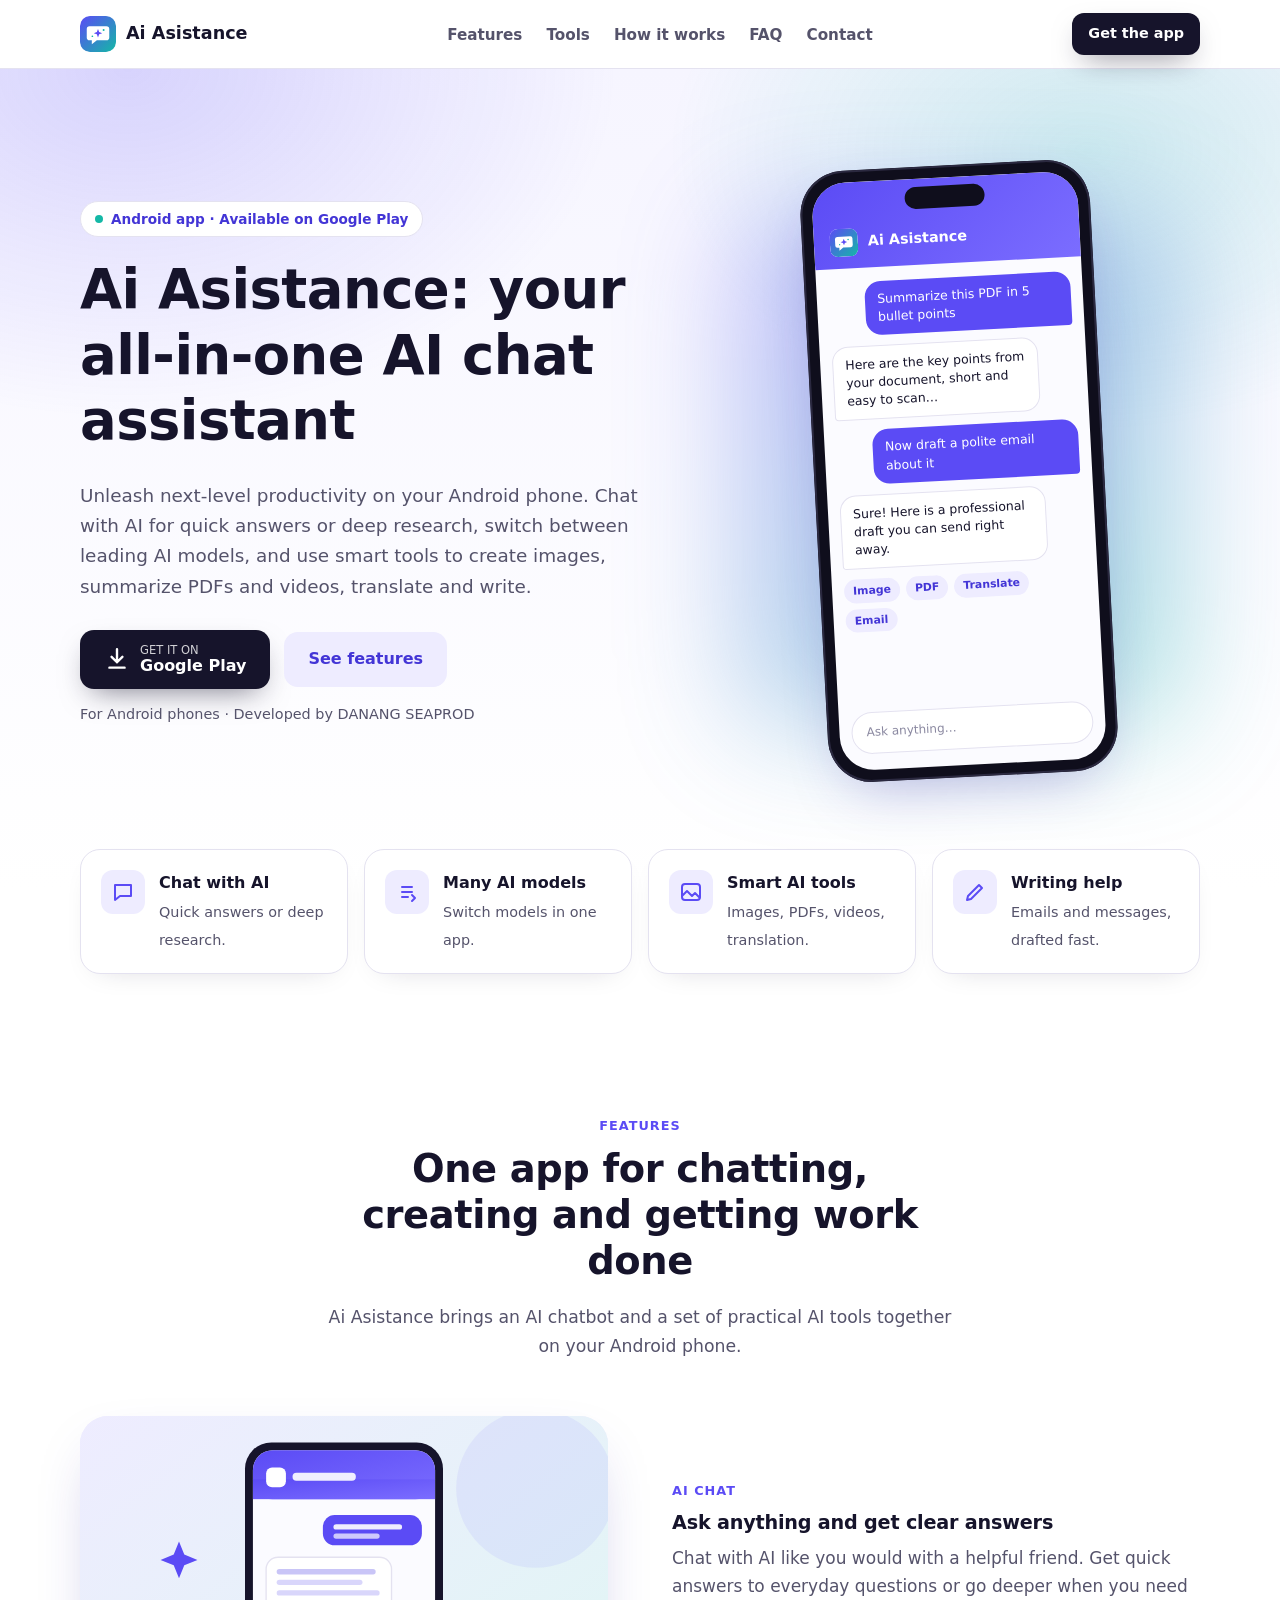
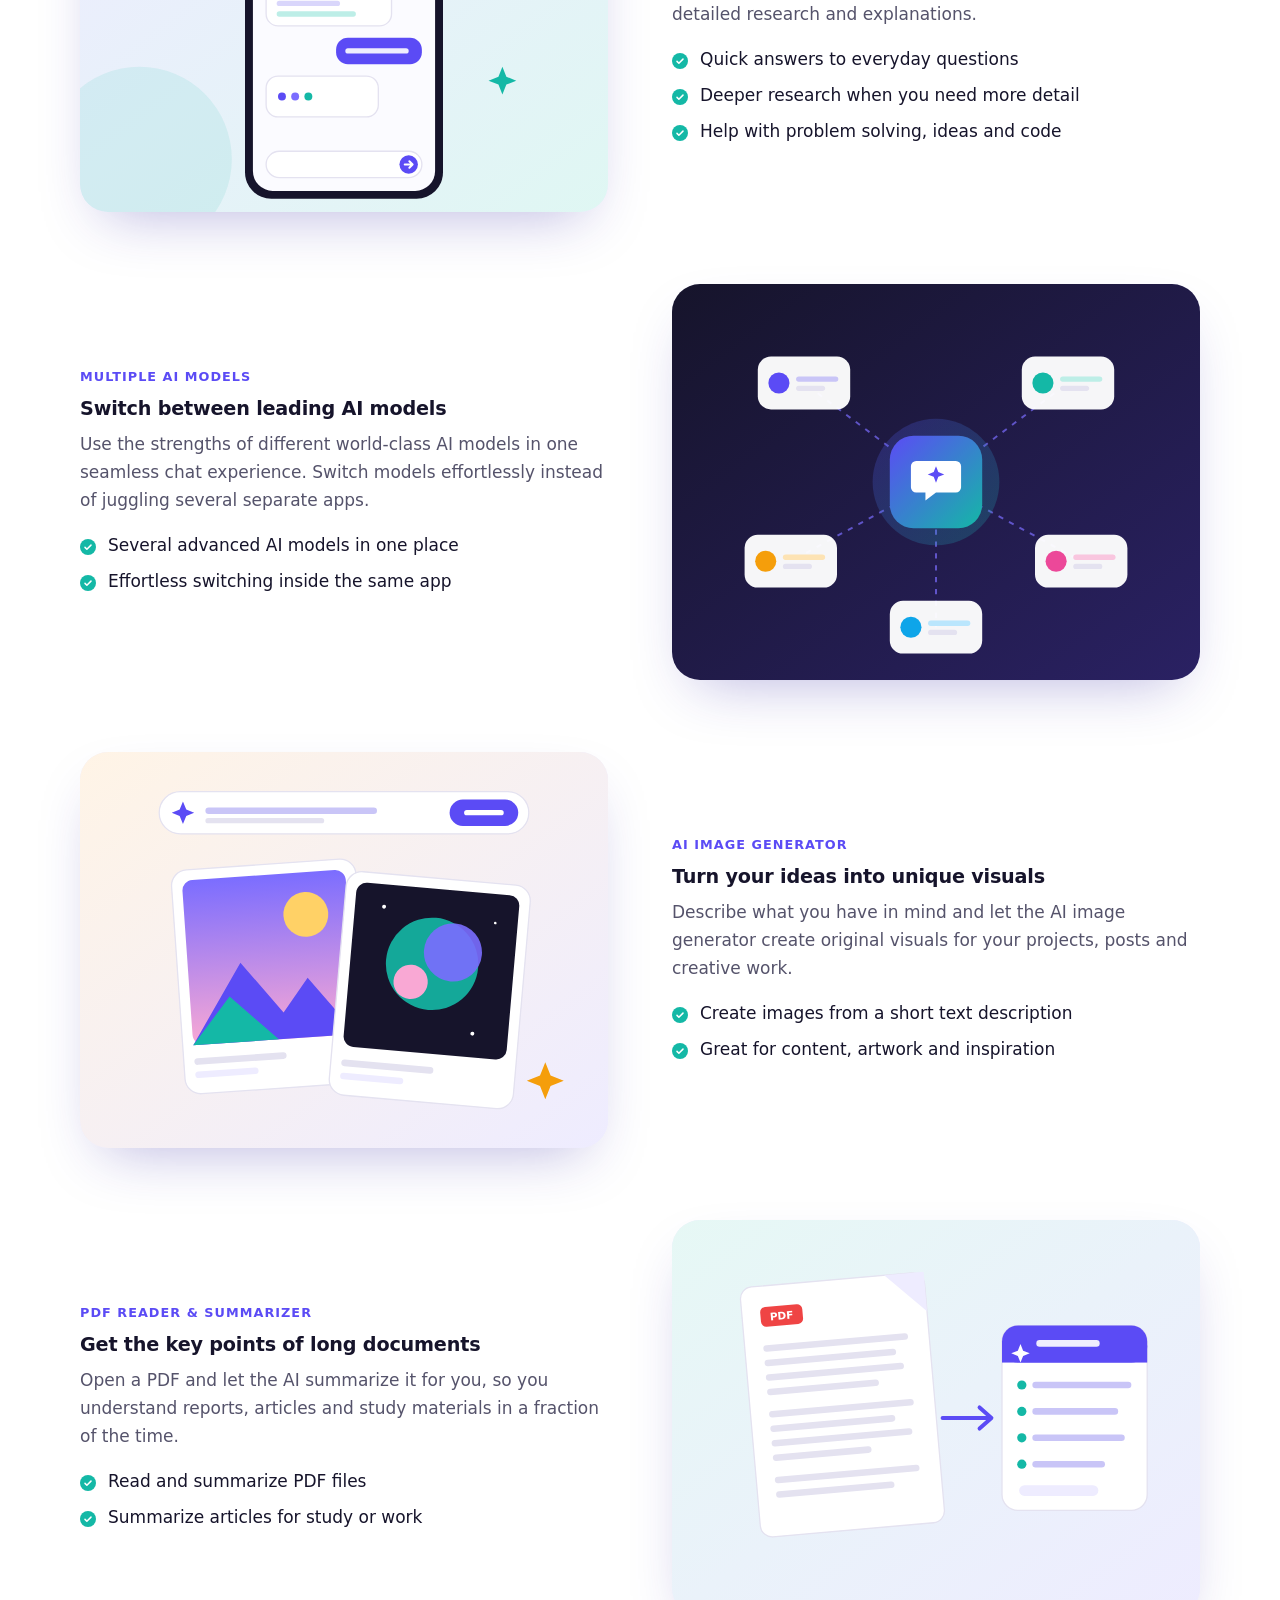
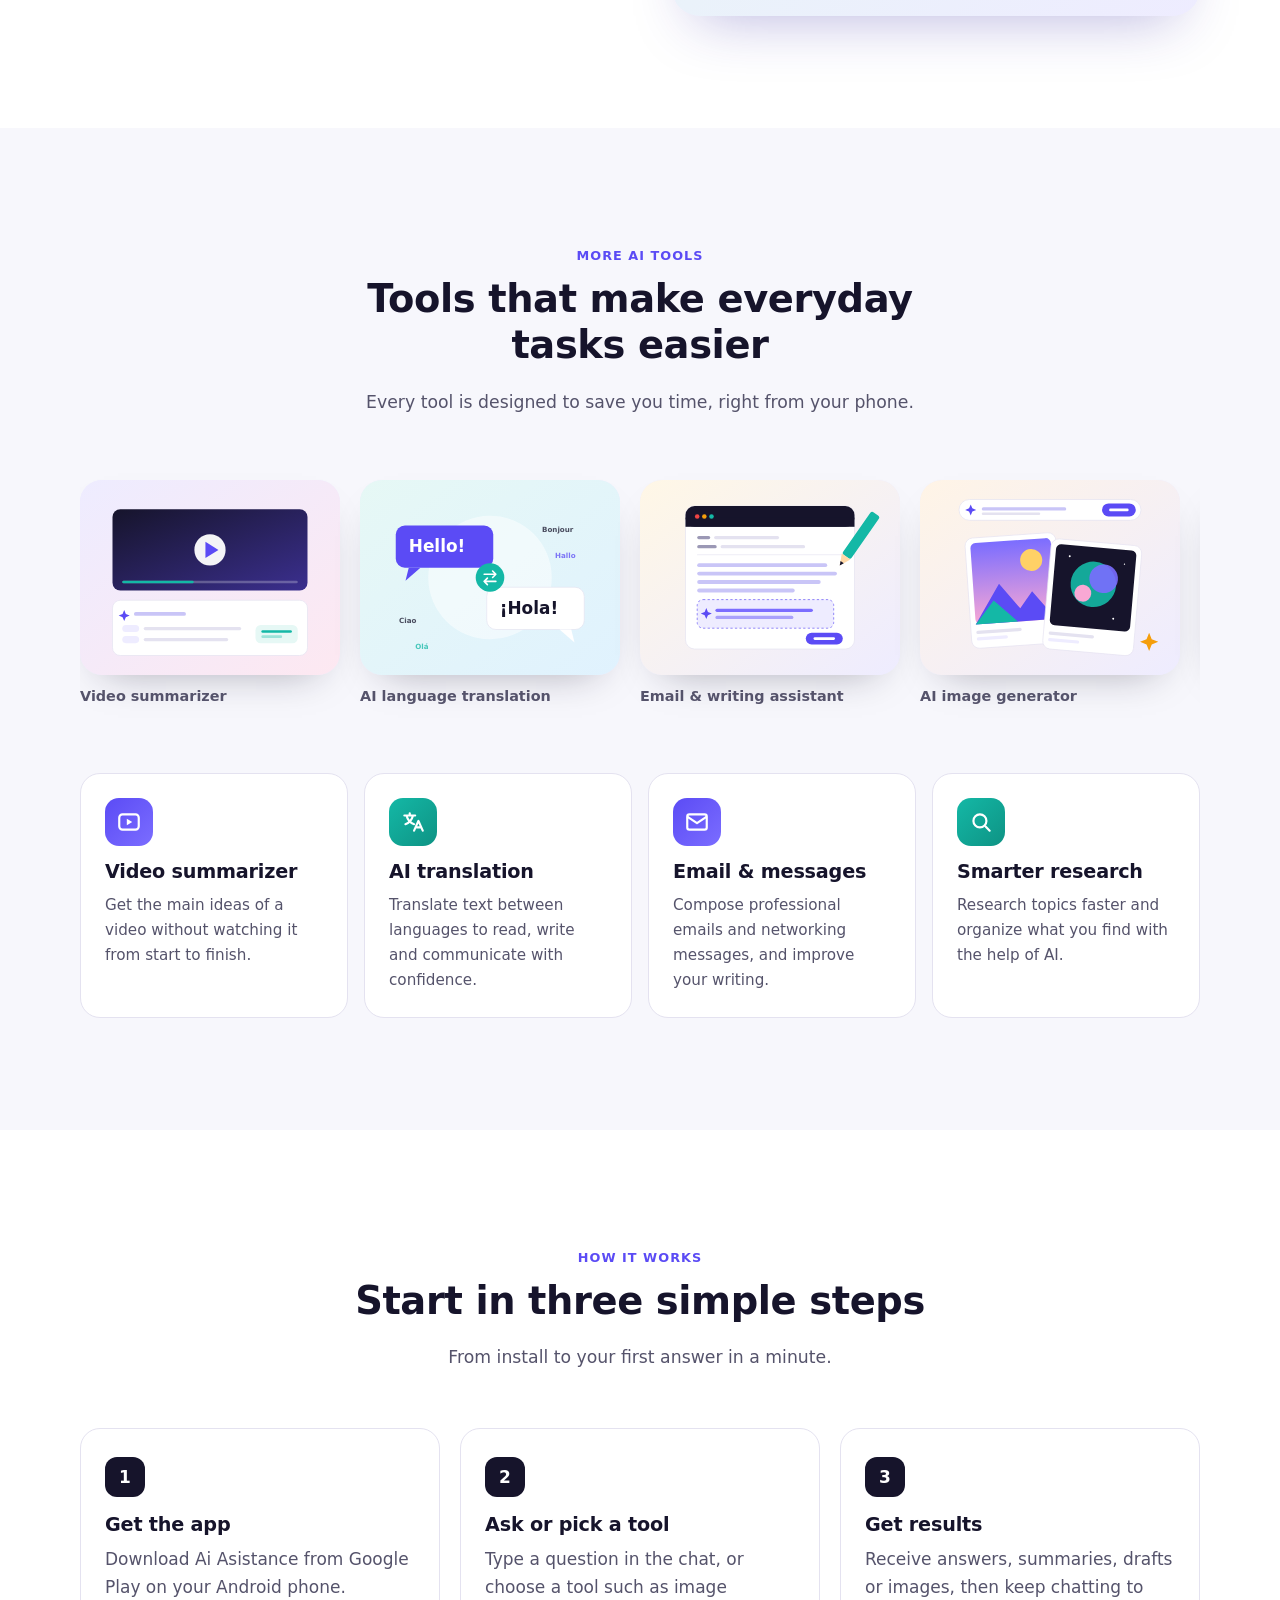
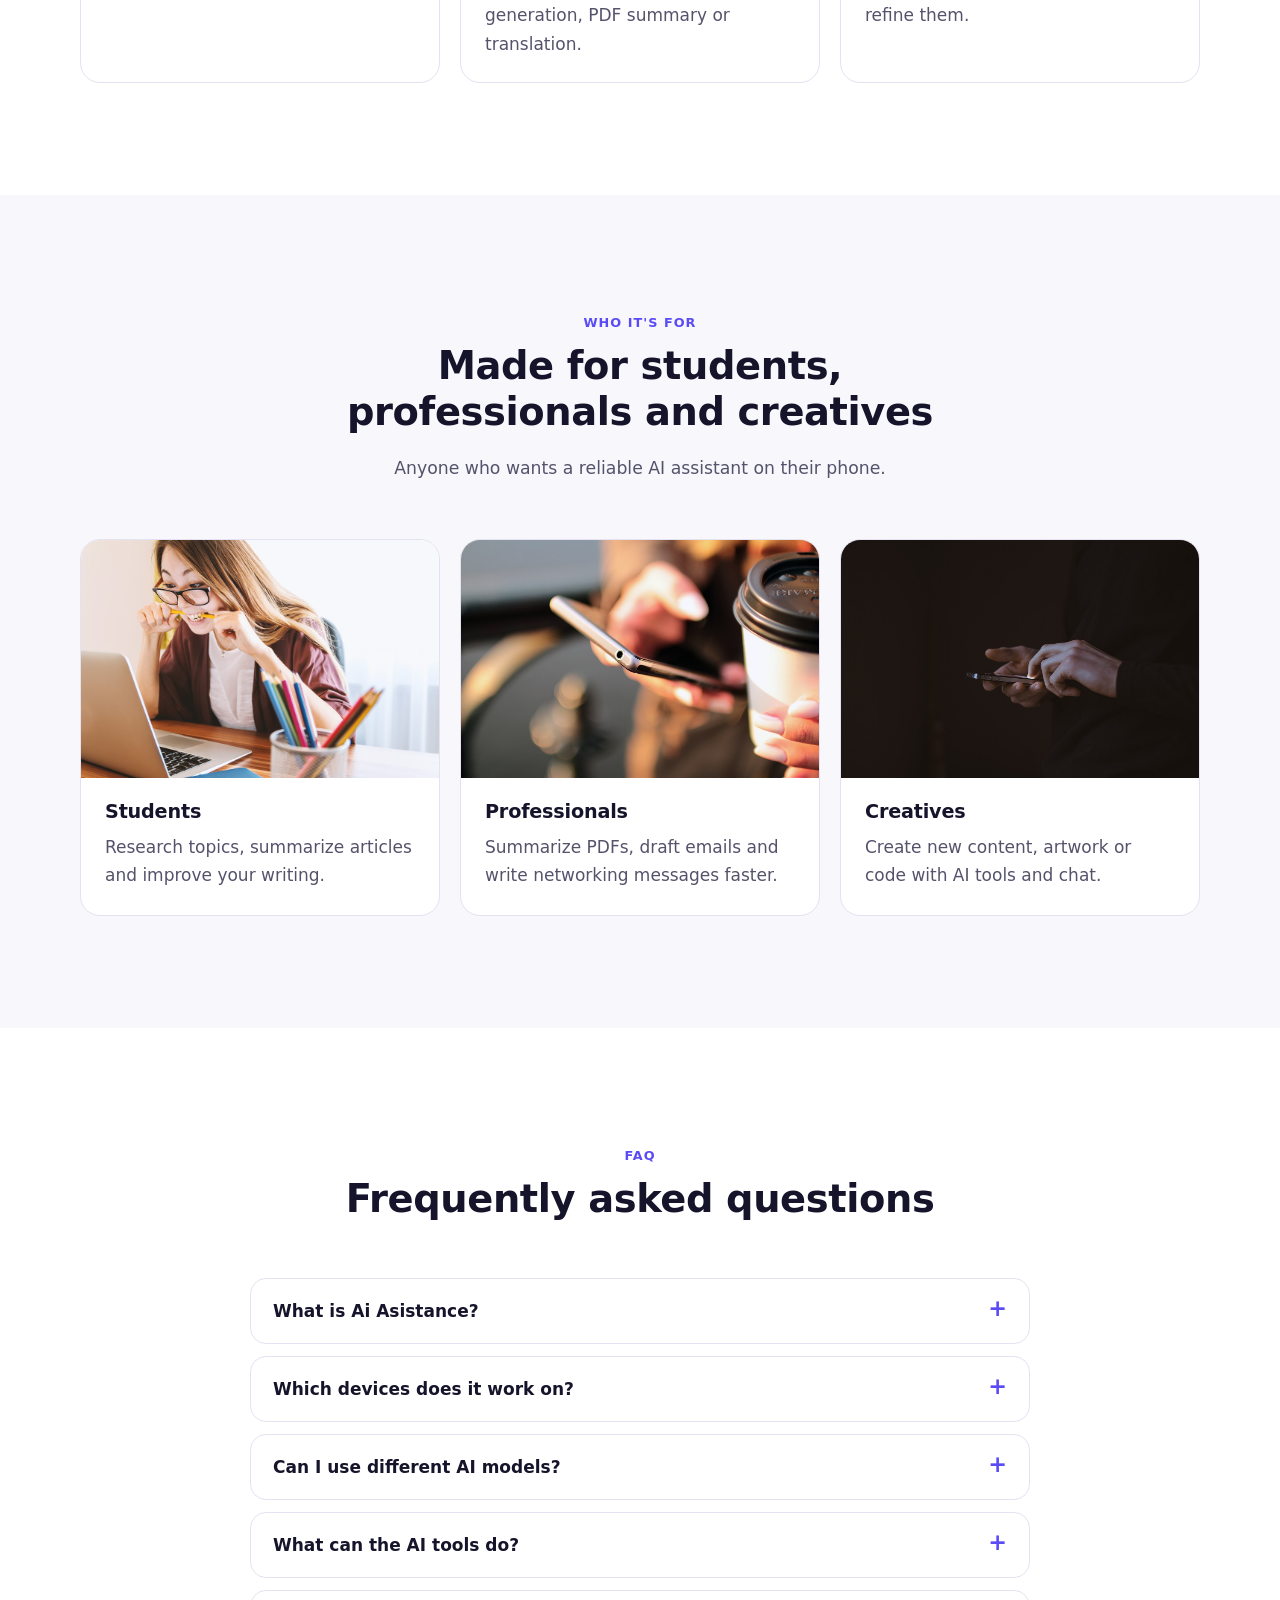
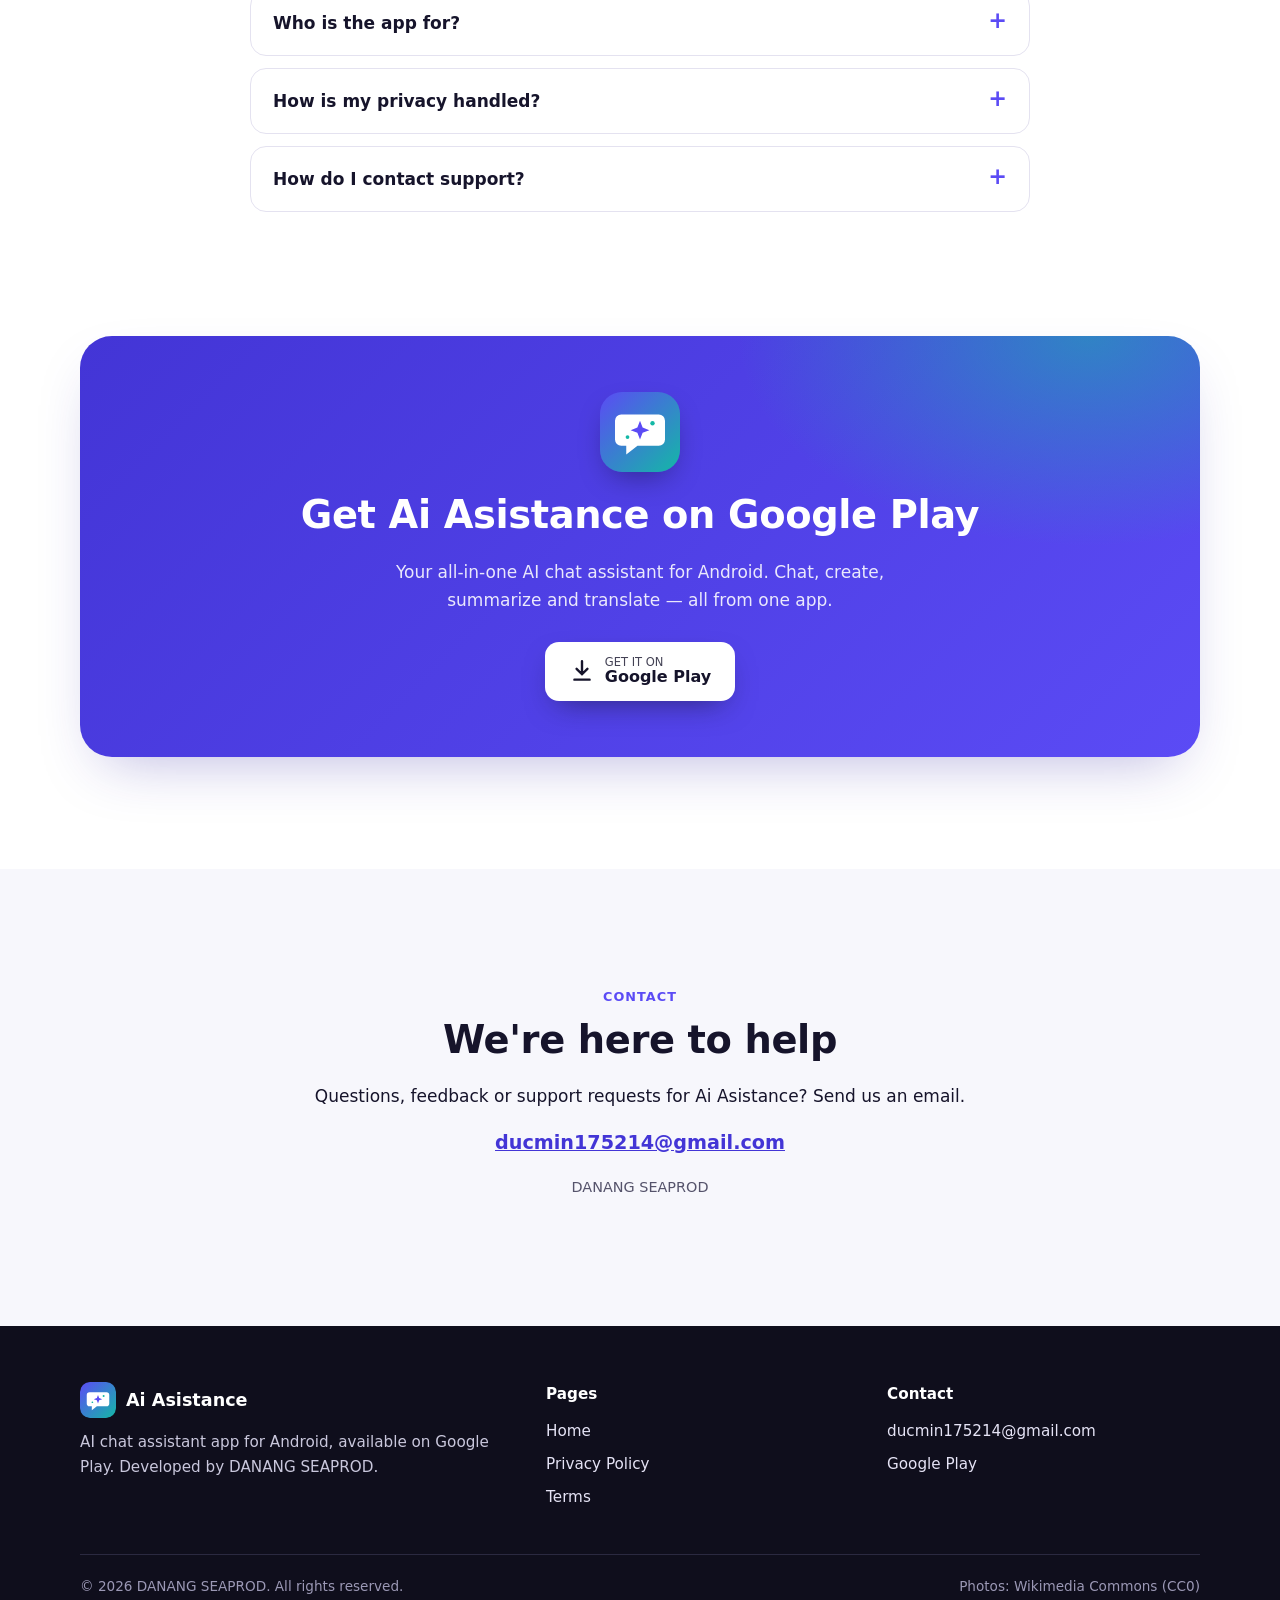
==== index.html @ b242c6a3 "CODE12OPS-1402: Web 973: trang giới thiệu, chính sách, điều khoản, app-ads.txt CODE12 run 3403cdd0-7" ====
<!DOCTYPE html>
<html lang="en">
<head>
  <meta charset="utf-8">
  <meta name="viewport" content="width=device-width, initial-scale=1">
  <title>Ai Asistance — Your All-In-One AI Chat Assistant | App on Google Play</title>
  <meta name="description" content="Ai Asistance is an Android AI chat assistant on Google Play: chat with AI, switch between AI models, generate images, summarize PDFs and videos, translate and write emails — all in one app.">
  <meta name="google-play-app" content="app-id=com.assistance.ai.live.addvancer">
  <meta name="theme-color" content="#5b4bf5">
  <meta property="og:type" content="website">
  <meta property="og:title" content="Ai Asistance — AI Chat Assistant for Android on Google Play">
  <meta property="og:description" content="Chat with AI, switch between AI models, create images, summarize PDFs and videos, translate and write — in one Android app.">
  <meta property="og:image" content="assets/img/coffee-phone.jpg">
  <meta name="twitter:card" content="summary_large_image">
  <link rel="icon" href="assets/icon.svg" type="image/svg+xml">
  <link rel="apple-touch-icon" href="assets/icon.svg">
  <link rel="stylesheet" href="assets/style.css">
  <script type="application/ld+json">
  {
    "@context": "https://schema.org",
    "@type": "SoftwareApplication",
    "name": "Ai Asistance",
    "operatingSystem": "ANDROID",
    "applicationCategory": "ProductivityApplication",
    "description": "All-in-one AI chat assistant for Android: chat with AI, switch between AI models, generate images, summarize PDFs and videos, translate and write.",
    "downloadUrl": "https://play.google.com/store/apps/details?id=com.assistance.ai.live.addvancer",
    "author": { "@type": "Organization", "name": "DANANG SEAPROD", "email": "ducmin175214@gmail.com" }
  }
  </script>
</head>
<body>
<a class="skip" href="#main">Skip to content</a>

<header class="site-header">
  <nav class="container nav" aria-label="Main">
    <a class="brand" href="index.html"><img src="assets/icon.svg" alt="" width="36" height="36">Ai Asistance</a>
    <ul class="nav-links">
      <li><a href="#features">Features</a></li>
      <li><a href="#tools">Tools</a></li>
      <li><a href="#how">How it works</a></li>
      <li><a href="#faq">FAQ</a></li>
      <li><a href="#contact">Contact</a></li>
    </ul>
    <a class="btn btn-play btn-sm" href="https://play.google.com/store/apps/details?id=com.assistance.ai.live.addvancer" rel="noopener">Get the app</a>
  </nav>
</header>

<main id="main">
  <!-- Hero -->
  <section class="hero">
    <div class="container hero-grid">
      <div>
        <span class="eyebrow">Android app · Available on Google Play</span>
        <h1>Ai Asistance: your all-in-one AI chat assistant</h1>
        <p class="lead">Unleash next-level productivity on your Android phone. Chat with AI for quick answers or deep research, switch between leading AI models, and use smart tools to create images, summarize PDFs and videos, translate and write.</p>
        <div class="hero-actions">
          <a class="btn btn-play" href="https://play.google.com/store/apps/details?id=com.assistance.ai.live.addvancer" rel="noopener">
            <svg viewBox="0 0 24 24" aria-hidden="true"><path d="M12 3v12m0 0l-5-5m5 5l5-5M5 20h14" fill="none" stroke="currentColor" stroke-width="2.2" stroke-linecap="round" stroke-linejoin="round"/></svg>
            <span><small>GET IT ON</small>Google Play</span>
          </a>
          <a class="btn btn-ghost" href="#features">See features</a>
        </div>
        <p class="hero-note">For Android phones · Developed by DANANG SEAPROD</p>
      </div>
      <div class="phone-stage">
        <div class="phone" role="img" aria-label="Illustration of the Ai Asistance chat screen on an Android phone">
          <div class="phone-screen">
            <div class="chat-top"><img src="assets/icon.svg" alt="" width="28" height="28">Ai Asistance</div>
            <div class="chat-body">
              <div class="bubble user">Summarize this PDF in 5 bullet points</div>
              <div class="bubble ai">Here are the key points from your document, short and easy to scan…</div>
              <div class="bubble user">Now draft a polite email about it</div>
              <div class="bubble ai">Sure! Here is a professional draft you can send right away.</div>
              <div class="chips"><span>Image</span><span>PDF</span><span>Translate</span><span>Email</span></div>
            </div>
            <div class="chat-input">Ask anything…</div>
          </div>
        </div>
      </div>
    </div>
  </section>

  <!-- Highlights -->
  <section class="highlights" aria-label="Highlights">
    <div class="container hl-grid">
      <div class="hl">
        <div class="ico"><svg viewBox="0 0 24 24" aria-hidden="true"><path d="M4 5h16v11H9l-5 4z" fill="none" stroke="currentColor" stroke-width="2" stroke-linejoin="round"/></svg></div>
        <div><strong>Chat with AI</strong><span>Quick answers or deep research.</span></div>
      </div>
      <div class="hl">
        <div class="ico"><svg viewBox="0 0 24 24" aria-hidden="true"><path d="M7 7h10M7 12h10M7 17h6" stroke="currentColor" stroke-width="2" stroke-linecap="round"/><path d="M17 15l3 3-3 3" fill="none" stroke="currentColor" stroke-width="2" stroke-linecap="round" stroke-linejoin="round"/></svg></div>
        <div><strong>Many AI models</strong><span>Switch models in one app.</span></div>
      </div>
      <div class="hl">
        <div class="ico"><svg viewBox="0 0 24 24" aria-hidden="true"><rect x="3" y="4" width="18" height="16" rx="3" fill="none" stroke="currentColor" stroke-width="2"/><path d="M3 16l5-5 5 5 3-3 5 5" fill="none" stroke="currentColor" stroke-width="2" stroke-linejoin="round"/></svg></div>
        <div><strong>Smart AI tools</strong><span>Images, PDFs, videos, translation.</span></div>
      </div>
      <div class="hl">
        <div class="ico"><svg viewBox="0 0 24 24" aria-hidden="true"><path d="M4 20l4-1 11-11-3-3L5 16z" fill="none" stroke="currentColor" stroke-width="2" stroke-linejoin="round"/></svg></div>
        <div><strong>Writing help</strong><span>Emails and messages, drafted fast.</span></div>
      </div>
    </div>
  </section>

  <!-- Features -->
  <section class="section" id="features">
    <div class="container">
      <div class="section-head">
        <span class="kicker">Features</span>
        <h2>One app for chatting, creating and getting work done</h2>
        <p>Ai Asistance brings an AI chatbot and a set of practical AI tools together on your Android phone.</p>
      </div>

      <article class="feature">
        <div class="feature-media"><img src="assets/img/ill-chat.svg" alt="Illustration of an AI chat conversation on a phone" width="800" height="600" loading="lazy"></div>
        <div class="feature-text">
          <span class="kicker">AI chat</span>
          <h3>Ask anything and get clear answers</h3>
          <p>Chat with AI like you would with a helpful friend. Get quick answers to everyday questions or go deeper when you need detailed research and explanations.</p>
          <ul>
            <li>Quick answers to everyday questions</li>
            <li>Deeper research when you need more detail</li>
            <li>Help with problem solving, ideas and code</li>
          </ul>
        </div>
      </article>

      <article class="feature reverse">
        <div class="feature-media"><img src="assets/img/ill-models.svg" alt="Illustration of several AI models connected to one assistant" width="800" height="600" loading="lazy"></div>
        <div class="feature-text">
          <span class="kicker">Multiple AI models</span>
          <h3>Switch between leading AI models</h3>
          <p>Use the strengths of different world-class AI models in one seamless chat experience. Switch models effortlessly instead of juggling several separate apps.</p>
          <ul>
            <li>Several advanced AI models in one place</li>
            <li>Effortless switching inside the same app</li>
          </ul>
        </div>
      </article>

      <article class="feature">
        <div class="feature-media"><img src="assets/img/ill-image.svg" alt="Illustration of AI-generated images created from a text prompt" width="800" height="600" loading="lazy"></div>
        <div class="feature-text">
          <span class="kicker">AI image generator</span>
          <h3>Turn your ideas into unique visuals</h3>
          <p>Describe what you have in mind and let the AI image generator create original visuals for your projects, posts and creative work.</p>
          <ul>
            <li>Create images from a short text description</li>
            <li>Great for content, artwork and inspiration</li>
          </ul>
        </div>
      </article>

      <article class="feature reverse">
        <div class="feature-media"><img src="assets/img/ill-pdf.svg" alt="Illustration of a PDF document turned into a short summary" width="800" height="600" loading="lazy"></div>
        <div class="feature-text">
          <span class="kicker">PDF reader &amp; summarizer</span>
          <h3>Get the key points of long documents</h3>
          <p>Open a PDF and let the AI summarize it for you, so you understand reports, articles and study materials in a fraction of the time.</p>
          <ul>
            <li>Read and summarize PDF files</li>
            <li>Summarize articles for study or work</li>
          </ul>
        </div>
      </article>
    </div>
  </section>

  <!-- More tools -->
  <section class="section alt" id="tools">
    <div class="container">
      <div class="section-head">
        <span class="kicker">More AI tools</span>
        <h2>Tools that make everyday tasks easier</h2>
        <p>Every tool is designed to save you time, right from your phone.</p>
      </div>
      <div class="gallery" aria-label="AI tools">
        <figure>
          <img src="assets/img/ill-video.svg" alt="Illustration of a video with an AI-generated summary below it" width="800" height="600" loading="lazy">
          <figcaption>Video summarizer</figcaption>
        </figure>
        <figure>
          <img src="assets/img/ill-translate.svg" alt="Illustration of a greeting translated between languages" width="800" height="600" loading="lazy">
          <figcaption>AI language translation</figcaption>
        </figure>
        <figure>
          <img src="assets/img/ill-writing.svg" alt="Illustration of an email draft written with AI help" width="800" height="600" loading="lazy">
          <figcaption>Email &amp; writing assistant</figcaption>
        </figure>
        <figure>
          <img src="assets/img/ill-image.svg" alt="Illustration of images generated by AI" width="800" height="600" loading="lazy">
          <figcaption>AI image generator</figcaption>
        </figure>
        <figure>
          <img src="assets/img/ill-pdf.svg" alt="Illustration of a PDF summary" width="800" height="600" loading="lazy">
          <figcaption>PDF summarizer</figcaption>
        </figure>
      </div>

      <div class="tools" style="margin-top:40px">
        <div class="tool">
          <div class="ico"><svg viewBox="0 0 24 24" aria-hidden="true"><rect x="3" y="5" width="18" height="14" rx="3" fill="none" stroke="currentColor" stroke-width="2"/><path d="M10 9v6l5-3z" fill="currentColor"/></svg></div>
          <h3>Video summarizer</h3>
          <p>Get the main ideas of a video without watching it from start to finish.</p>
        </div>
        <div class="tool">
          <div class="ico"><svg viewBox="0 0 24 24" aria-hidden="true"><path d="M4 6h10M9 4v2m-3 0c1 4 4 7 7 8M12 6c-1 4-4 7-7 8M13 20l4-9 4 9m-6.5-3h5" fill="none" stroke="currentColor" stroke-width="2" stroke-linecap="round" stroke-linejoin="round"/></svg></div>
          <h3>AI translation</h3>
          <p>Translate text between languages to read, write and communicate with confidence.</p>
        </div>
        <div class="tool">
          <div class="ico"><svg viewBox="0 0 24 24" aria-hidden="true"><rect x="3" y="5" width="18" height="14" rx="2" fill="none" stroke="currentColor" stroke-width="2"/><path d="M3 7l9 6 9-6" fill="none" stroke="currentColor" stroke-width="2" stroke-linejoin="round"/></svg></div>
          <h3>Email &amp; messages</h3>
          <p>Compose professional emails and networking messages, and improve your writing.</p>
        </div>
        <div class="tool">
          <div class="ico"><svg viewBox="0 0 24 24" aria-hidden="true"><circle cx="11" cy="11" r="6" fill="none" stroke="currentColor" stroke-width="2"/><path d="M16 16l4 4" stroke="currentColor" stroke-width="2" stroke-linecap="round"/></svg></div>
          <h3>Smarter research</h3>
          <p>Research topics faster and organize what you find with the help of AI.</p>
        </div>
      </div>
    </div>
  </section>

  <!-- How it works -->
  <section class="section" id="how">
    <div class="container">
      <div class="section-head">
        <span class="kicker">How it works</span>
        <h2>Start in three simple steps</h2>
        <p>From install to your first answer in a minute.</p>
      </div>
      <div class="steps">
        <div class="step"><h3>Get the app</h3><p>Download Ai Asistance from Google Play on your Android phone.</p></div>
        <div class="step"><h3>Ask or pick a tool</h3><p>Type a question in the chat, or choose a tool such as image generation, PDF summary or translation.</p></div>
        <div class="step"><h3>Get results</h3><p>Receive answers, summaries, drafts or images, then keep chatting to refine them.</p></div>
      </div>
    </div>
  </section>

  <!-- Audience -->
  <section class="section alt" id="who">
    <div class="container">
      <div class="section-head">
        <span class="kicker">Who it's for</span>
        <h2>Made for students, professionals and creatives</h2>
        <p>Anyone who wants a reliable AI assistant on their phone.</p>
      </div>
      <div class="audience">
        <article class="card">
          <img src="assets/img/student-laptop.jpg" alt="Student working on a laptop at a desk" width="960" height="640" loading="lazy">
          <div class="card-body"><h3>Students</h3><p>Research topics, summarize articles and improve your writing.</p></div>
        </article>
        <article class="card">
          <img src="assets/img/coffee-phone.jpg" alt="Person using a smartphone while holding a coffee" width="1280" height="853" loading="lazy">
          <div class="card-body"><h3>Professionals</h3><p>Summarize PDFs, draft emails and write networking messages faster.</p></div>
        </article>
        <article class="card">
          <img src="assets/img/man-on-phone.jpg" alt="Hands typing on a smartphone in a dark room" width="1280" height="853" loading="lazy">
          <div class="card-body"><h3>Creatives</h3><p>Create new content, artwork or code with AI tools and chat.</p></div>
        </article>
      </div>
    </div>
  </section>

  <!-- FAQ -->
  <section class="section" id="faq">
    <div class="container">
      <div class="section-head">
        <span class="kicker">FAQ</span>
        <h2>Frequently asked questions</h2>
      </div>
      <div class="faq">
        <details>
          <summary>What is Ai Asistance?</summary>
          <p>Ai Asistance is an AI chat assistant app for Android, available on Google Play. It combines an AI chatbot with AI tools for images, documents, videos, translation and writing in one app.</p>
        </details>
        <details>
          <summary>Which devices does it work on?</summary>
          <p>Ai Asistance is an Android app. Install it from Google Play on your Android phone.</p>
        </details>
        <details>
          <summary>Can I use different AI models?</summary>
          <p>Yes. You can switch between different advanced AI models inside the same app, so you can use the strengths of each one without juggling separate apps.</p>
        </details>
        <details>
          <summary>What can the AI tools do?</summary>
          <p>You can generate images from a description, read and summarize PDFs, summarize videos, translate text between languages, and draft emails and messages.</p>
        </details>
        <details>
          <summary>Who is the app for?</summary>
          <p>Students, professionals, creatives and anyone who wants a smart AI assistant for research, writing, summarizing and creating content.</p>
        </details>
        <details>
          <summary>How is my privacy handled?</summary>
          <p>Please read our <a href="policies.html">Privacy Policy</a> for details on how information is handled in the app.</p>
        </details>
        <details>
          <summary>How do I contact support?</summary>
          <p>Email us at <a href="mailto:ducmin175214@gmail.com">ducmin175214@gmail.com</a> and we will get back to you.</p>
        </details>
      </div>
    </div>
  </section>

  <!-- Get the app -->
  <section class="section" id="get" style="padding-top:0">
    <div class="container">
      <div class="cta">
        <img src="assets/icon.svg" alt="Ai Asistance app icon" width="80" height="80" loading="lazy">
        <h2>Get Ai Asistance on Google Play</h2>
        <p>Your all-in-one AI chat assistant for Android. Chat, create, summarize and translate — all from one app.</p>
        <a class="btn btn-play" href="https://play.google.com/store/apps/details?id=com.assistance.ai.live.addvancer" rel="noopener">
          <svg viewBox="0 0 24 24" aria-hidden="true"><path d="M12 3v12m0 0l-5-5m5 5l5-5M5 20h14" fill="none" stroke="currentColor" stroke-width="2.2" stroke-linecap="round" stroke-linejoin="round"/></svg>
          <span><small>GET IT ON</small>Google Play</span>
        </a>
      </div>
    </div>
  </section>

  <!-- Contact -->
  <section class="section alt contact" id="contact">
    <div class="container">
      <span class="kicker">Contact</span>
      <h2>We're here to help</h2>
      <p>Questions, feedback or support requests for Ai Asistance? Send us an email.</p>
      <p><a class="mail" href="mailto:ducmin175214@gmail.com">ducmin175214@gmail.com</a></p>
      <p class="hero-note">DANANG SEAPROD</p>
    </div>
  </section>
</main>

<footer class="site-footer">
  <div class="container">
    <div class="footer-grid">
      <div>
        <a class="brand" href="index.html"><img src="assets/icon.svg" alt="" width="36" height="36">Ai Asistance</a>
        <p style="margin-top:12px">AI chat assistant app for Android, available on Google Play. Developed by DANANG SEAPROD.</p>
      </div>
      <div>
        <h4>Pages</h4>
        <ul>
          <li><a href="index.html">Home</a></li>
          <li><a href="policies.html">Privacy Policy</a></li>
          <li><a href="terms.html">Terms</a></li>
        </ul>
      </div>
      <div>
        <h4>Contact</h4>
        <ul>
          <li><a href="mailto:ducmin175214@gmail.com">ducmin175214@gmail.com</a></li>
          <li><a href="https://play.google.com/store/apps/details?id=com.assistance.ai.live.addvancer" rel="noopener">Google Play</a></li>
        </ul>
      </div>
    </div>
    <div class="footer-bottom">
      <span>© 2026 DANANG SEAPROD. All rights reserved.</span>
      <span>Photos: Wikimedia Commons (CC0)</span>
    </div>
  </div>
</footer>
</body>
</html>
---- assets/style.css ----
/* Ai Asistance — site styles */
:root {
  --brand: #5b4bf5;
  --brand-dark: #4335d6;
  --brand-2: #14b8a6;
  --brand-soft: #eeecff;
  --bg: #ffffff;
  --bg-alt: #f7f7fc;
  --text: #16142b;
  --muted: #55536b;
  --line: #e4e2f0;
  --radius: 20px;
  --shadow: 0 24px 60px -24px rgba(45, 33, 160, 0.35);
  --font: system-ui, -apple-system, "Segoe UI", Roboto, "Helvetica Neue", Arial, sans-serif;
}

*, *::before, *::after { box-sizing: border-box; }
html { scroll-behavior: smooth; }
@media (prefers-reduced-motion: reduce) {
  html { scroll-behavior: auto; }
  *, *::before, *::after { transition: none !important; animation: none !important; }
}
body {
  margin: 0;
  font-family: var(--font);
  font-size: 17px;
  line-height: 1.65;
  color: var(--text);
  background: var(--bg);
  -webkit-font-smoothing: antialiased;
}
img { max-width: 100%; height: auto; display: block; }
a { color: var(--brand-dark); }
a:hover { color: var(--brand); }
h1, h2, h3 { line-height: 1.2; margin: 0 0 .5em; letter-spacing: -0.01em; }
h1 { font-size: clamp(2.25rem, 5.5vw, 3.4rem); font-weight: 800; }
h2 { font-size: clamp(1.75rem, 3.6vw, 2.4rem); font-weight: 800; }
h3 { font-size: 1.2rem; font-weight: 700; }
p { margin: 0 0 1em; }

.container { width: 100%; max-width: 1160px; margin: 0 auto; padding: 0 20px; }
.skip { position: absolute; left: -999px; top: 0; }
.skip:focus { left: 12px; top: 12px; background: #fff; padding: 8px 12px; z-index: 100; }

/* Header */
.site-header {
  position: sticky; top: 0; z-index: 50;
  background: rgba(255, 255, 255, 0.88);
  backdrop-filter: saturate(160%) blur(12px);
  border-bottom: 1px solid var(--line);
}
.nav { display: flex; align-items: center; justify-content: space-between; height: 68px; gap: 16px; }
.brand { display: flex; align-items: center; gap: 10px; font-weight: 800; font-size: 1.1rem; color: var(--text); text-decoration: none; }
.brand img { width: 36px; height: 36px; border-radius: 10px; }
.nav-links { display: none; gap: 24px; list-style: none; margin: 0; padding: 0; }
.nav-links a { color: var(--muted); text-decoration: none; font-weight: 600; font-size: .95rem; }
.nav-links a:hover { color: var(--brand); }
@media (min-width: 900px) { .nav-links { display: flex; } }

/* Buttons */
.btn {
  display: inline-flex; align-items: center; gap: 10px;
  padding: 14px 24px; border-radius: 14px;
  font-weight: 700; font-size: 1rem; text-decoration: none;
  transition: transform .2s ease, box-shadow .2s ease, background .2s ease;
}
.btn-play { background: var(--text); color: #fff; box-shadow: 0 12px 30px -12px rgba(22, 20, 43, .6); }
.btn-play:hover { color: #fff; transform: translateY(-2px); background: #000; }
.btn-play small { display: block; font-size: .72rem; font-weight: 500; opacity: .8; line-height: 1.1; }
.btn-play span { line-height: 1.15; text-align: left; }
.btn-play svg { width: 26px; height: 26px; flex: none; }
.btn-ghost { color: var(--brand-dark); background: var(--brand-soft); }
.btn-ghost:hover { transform: translateY(-2px); }
.btn-sm { padding: 9px 16px; font-size: .9rem; border-radius: 12px; }

/* Hero */
.hero {
  position: relative; overflow: hidden;
  padding: 64px 0 80px;
  background:
    radial-gradient(600px 400px at 85% 10%, rgba(20, 184, 166, .18), transparent 70%),
    radial-gradient(700px 500px at 10% 0%, rgba(91, 75, 245, .20), transparent 70%),
    linear-gradient(180deg, #f6f5ff 0%, #ffffff 100%);
}
.hero-grid { display: grid; gap: 48px; align-items: center; }
@media (min-width: 960px) { .hero-grid { grid-template-columns: 1.1fr .9fr; } .hero { padding: 96px 0 112px; } }
.eyebrow {
  display: inline-flex; align-items: center; gap: 8px;
  padding: 6px 14px; border-radius: 999px;
  background: #fff; border: 1px solid var(--line);
  font-size: .85rem; font-weight: 700; color: var(--brand-dark);
  margin-bottom: 20px;
}
.eyebrow::before { content: ""; width: 8px; height: 8px; border-radius: 50%; background: var(--brand-2); }
.hero p.lead { font-size: 1.15rem; color: var(--muted); max-width: 34em; }
.hero-actions { display: flex; flex-wrap: wrap; gap: 14px; align-items: center; margin: 28px 0 14px; }
.hero-note { font-size: .9rem; color: var(--muted); }

/* CSS phone */
.phone-stage { position: relative; display: flex; justify-content: center; }
.phone-stage::before {
  content: ""; position: absolute; inset: 8% 4%;
  background: linear-gradient(135deg, var(--brand), var(--brand-2));
  border-radius: 40px; filter: blur(60px); opacity: .35;
}
.phone {
  position: relative; width: 290px; max-width: 78vw;
  aspect-ratio: 9 / 19;
  background: #0f0e1c; border-radius: 44px; padding: 12px;
  box-shadow: var(--shadow), inset 0 0 0 2px #2b2940;
  transform: rotate(-3deg);
}
.phone::before {
  content: ""; position: absolute; top: 20px; left: 50%; transform: translateX(-50%);
  width: 80px; height: 22px; border-radius: 12px; background: #0f0e1c; z-index: 2;
}
.phone-screen {
  width: 100%; height: 100%; border-radius: 34px; overflow: hidden;
  background: #fbfbff; display: flex; flex-direction: column;
}
.phone-screen img { width: 100%; height: 100%; object-fit: cover; }
.chat-top {
  padding: 46px 16px 12px; display: flex; align-items: center; gap: 10px;
  background: linear-gradient(135deg, var(--brand), #7b6dff); color: #fff;
  font-weight: 700; font-size: .9rem;
}
.chat-top img { width: 28px; height: 28px; border-radius: 8px; background: #fff; }
.chat-body { flex: 1; padding: 14px 12px; display: flex; flex-direction: column; gap: 10px; font-size: .78rem; line-height: 1.45; }
.bubble { max-width: 85%; padding: 9px 12px; border-radius: 16px; }
.bubble.user { align-self: flex-end; background: var(--brand); color: #fff; border-bottom-right-radius: 4px; }
.bubble.ai { align-self: flex-start; background: #fff; border: 1px solid var(--line); border-bottom-left-radius: 4px; }
.chips { display: flex; flex-wrap: wrap; gap: 6px; }
.chips span { font-size: .68rem; padding: 4px 9px; border-radius: 999px; background: var(--brand-soft); color: var(--brand-dark); font-weight: 600; }
.chat-input { margin: 0 12px 16px; padding: 10px 14px; border-radius: 999px; background: #fff; border: 1px solid var(--line); color: #8a88a0; font-size: .75rem; }

/* Highlights */
.highlights { padding: 0 0 24px; margin-top: -40px; position: relative; z-index: 2; }
.hl-grid { display: grid; gap: 16px; grid-template-columns: repeat(auto-fit, minmax(220px, 1fr)); }
.hl {
  background: #fff; border: 1px solid var(--line); border-radius: var(--radius);
  padding: 20px; display: flex; gap: 14px; align-items: flex-start;
  box-shadow: 0 10px 30px -20px rgba(22, 20, 43, .25);
}
.hl .ico { flex: none; width: 44px; height: 44px; border-radius: 12px; display: grid; place-items: center; background: var(--brand-soft); color: var(--brand); }
.hl .ico svg { width: 24px; height: 24px; }
.hl strong { display: block; font-size: 1rem; }
.hl span { font-size: .9rem; color: var(--muted); line-height: 1.5; }

/* Sections */
.section { padding: 80px 0; }
@media (min-width: 960px) { .section { padding: 112px 0; } }
.section.alt { background: var(--bg-alt); }
.section-head { max-width: 640px; margin: 0 auto 56px; text-align: center; }
.section-head p { color: var(--muted); font-size: 1.08rem; }
.kicker { display: inline-block; font-size: .8rem; font-weight: 800; letter-spacing: .08em; text-transform: uppercase; color: var(--brand); margin-bottom: 10px; }

/* Feature rows */
.feature { display: grid; gap: 32px; align-items: center; margin-bottom: 72px; }
.feature:last-child { margin-bottom: 0; }
@media (min-width: 900px) {
  .feature { grid-template-columns: 1fr 1fr; gap: 64px; }
  .feature.reverse .feature-media { order: 2; }
}
.feature-media {
  border-radius: 28px; overflow: hidden; background: var(--brand-soft);
  box-shadow: var(--shadow); transition: transform .3s ease;
}
.feature-media:hover { transform: translateY(-4px); }
.feature-media img { width: 100%; height: auto; }
.feature-text p { color: var(--muted); max-width: 32em; }
.feature-text ul { margin: 0; padding: 0; list-style: none; }
.feature-text li { position: relative; padding-left: 28px; margin-bottom: 8px; }
.feature-text li::before {
  content: ""; position: absolute; left: 0; top: .45em; width: 16px; height: 16px; border-radius: 50%;
  background: var(--brand-2) url("data:image/svg+xml,%3Csvg xmlns='http://www.w3.org/2000/svg' viewBox='0 0 16 16'%3E%3Cpath d='M4 8.5l2.5 2.5L12 5.5' fill='none' stroke='%23fff' stroke-width='2' stroke-linecap='round' stroke-linejoin='round'/%3E%3C/svg%3E") center/12px no-repeat;
}

/* Tool grid */
.tools { display: grid; gap: 16px; grid-template-columns: repeat(auto-fit, minmax(240px, 1fr)); }
.tool {
  background: #fff; border: 1px solid var(--line); border-radius: var(--radius); padding: 24px;
  transition: transform .2s ease, box-shadow .2s ease, border-color .2s ease;
}
.tool:hover { transform: translateY(-4px); box-shadow: var(--shadow); border-color: transparent; }
.tool .ico { width: 48px; height: 48px; border-radius: 14px; display: grid; place-items: center; margin-bottom: 14px; color: #fff; background: linear-gradient(135deg, var(--brand), #7b6dff); }
.tool:nth-child(even) .ico { background: linear-gradient(135deg, var(--brand-2), #0e9384); }
.tool .ico svg { width: 26px; height: 26px; }
.tool p { color: var(--muted); font-size: .95rem; margin: 0; }

/* Gallery */
.gallery {
  display: grid; grid-auto-flow: column; grid-auto-columns: minmax(260px, 340px);
  gap: 20px; overflow-x: auto; scroll-snap-type: x mandatory;
  padding: 8px 4px 24px; -webkit-overflow-scrolling: touch;
}
.gallery figure { margin: 0; scroll-snap-align: start; }
.gallery img { border-radius: 22px; box-shadow: 0 18px 40px -24px rgba(22, 20, 43, .4); background: var(--brand-soft); }
.gallery figcaption { margin-top: 10px; font-size: .9rem; color: var(--muted); font-weight: 600; }

/* Steps */
.steps { display: grid; gap: 20px; counter-reset: step; }
@media (min-width: 860px) { .steps { grid-template-columns: repeat(3, 1fr); } }
.step { position: relative; background: #fff; border: 1px solid var(--line); border-radius: var(--radius); padding: 28px 24px 24px; }
.step::before {
  counter-increment: step; content: counter(step);
  display: grid; place-items: center; width: 40px; height: 40px; border-radius: 12px;
  background: var(--text); color: #fff; font-weight: 800; margin-bottom: 16px;
}
.step p { color: var(--muted); margin: 0; }

/* Audience */
.audience { display: grid; gap: 20px; }
@media (min-width: 860px) { .audience { grid-template-columns: repeat(3, 1fr); } }
.card { background: #fff; border-radius: var(--radius); overflow: hidden; border: 1px solid var(--line); display: flex; flex-direction: column; }
.card img { width: 100%; aspect-ratio: 3 / 2; object-fit: cover; }
.card-body { padding: 22px 24px 26px; }
.card-body p { color: var(--muted); margin: 0; }

/* FAQ */
.faq { max-width: 780px; margin: 0 auto; }
.faq details { border: 1px solid var(--line); border-radius: 16px; background: #fff; margin-bottom: 12px; padding: 0 22px; }
.faq summary { cursor: pointer; list-style: none; padding: 18px 0; font-weight: 700; display: flex; justify-content: space-between; gap: 16px; }
.faq summary::-webkit-details-marker { display: none; }
.faq summary::after { content: "+"; font-size: 1.4rem; line-height: 1; color: var(--brand); transition: transform .2s ease; }
.faq details[open] summary::after { transform: rotate(45deg); }
.faq details p { color: var(--muted); margin: 0 0 18px; }

/* CTA */
.cta {
  border-radius: 32px; padding: 56px 28px; text-align: center; color: #fff;
  background:
    radial-gradient(500px 300px at 90% 0%, rgba(20, 184, 166, .55), transparent 70%),
    linear-gradient(135deg, var(--brand-dark), var(--brand));
  box-shadow: var(--shadow);
}
.cta h2 { color: #fff; }
.cta p { color: rgba(255, 255, 255, .88); max-width: 34em; margin: 0 auto 28px; }
.cta img { width: 80px; height: 80px; border-radius: 22px; margin: 0 auto 20px; box-shadow: 0 12px 30px -10px rgba(0, 0, 0, .4); }
.cta .btn-play { background: #fff; color: var(--text); }
.cta .btn-play:hover { background: #f1f0ff; color: var(--text); }

/* Contact */
.contact { text-align: center; }
.contact a.mail { font-size: 1.2rem; font-weight: 700; }

/* Footer */
.site-footer { background: #0f0e1c; color: #c9c7dc; padding: 56px 0 32px; font-size: .95rem; }
.footer-grid { display: grid; gap: 28px; }
@media (min-width: 760px) { .footer-grid { grid-template-columns: 1.4fr 1fr 1fr; } }
.site-footer .brand { color: #fff; }
.site-footer a { color: #e5e3f5; text-decoration: none; }
.site-footer a:hover { color: #fff; text-decoration: underline; }
.site-footer h4 { color: #fff; margin: 0 0 12px; font-size: .95rem; }
.site-footer ul { list-style: none; margin: 0; padding: 0; }
.site-footer li { margin-bottom: 8px; }
.footer-bottom { border-top: 1px solid #2b2940; margin-top: 36px; padding-top: 20px; display: flex; flex-wrap: wrap; justify-content: space-between; gap: 12px; font-size: .85rem; color: #9b98b5; }

/* Legal pages */
.legal-hero { padding: 64px 0 40px; background: linear-gradient(180deg, #f6f5ff, #fff); border-bottom: 1px solid var(--line); }
.legal-hero p { color: var(--muted); margin: 0; }
.legal { max-width: 760px; padding: 48px 20px 96px; }
.legal h2 { font-size: 1.35rem; margin-top: 2em; }
.legal ul { padding-left: 1.2em; }
.legal li { margin-bottom: .4em; }
.legal .box { background: var(--bg-alt); border: 1px solid var(--line); border-radius: 16px; padding: 18px 22px; }

/* 404 */
.notfound { min-height: 70vh; display: grid; place-items: center; text-align: center; padding: 64px 20px; }
.notfound .code { font-size: clamp(4rem, 14vw, 8rem); font-weight: 900; line-height: 1; background: linear-gradient(135deg, var(--brand), var(--brand-2)); -webkit-background-clip: text; background-clip: text; color: transparent; }
.notfound p { color: var(--muted); }
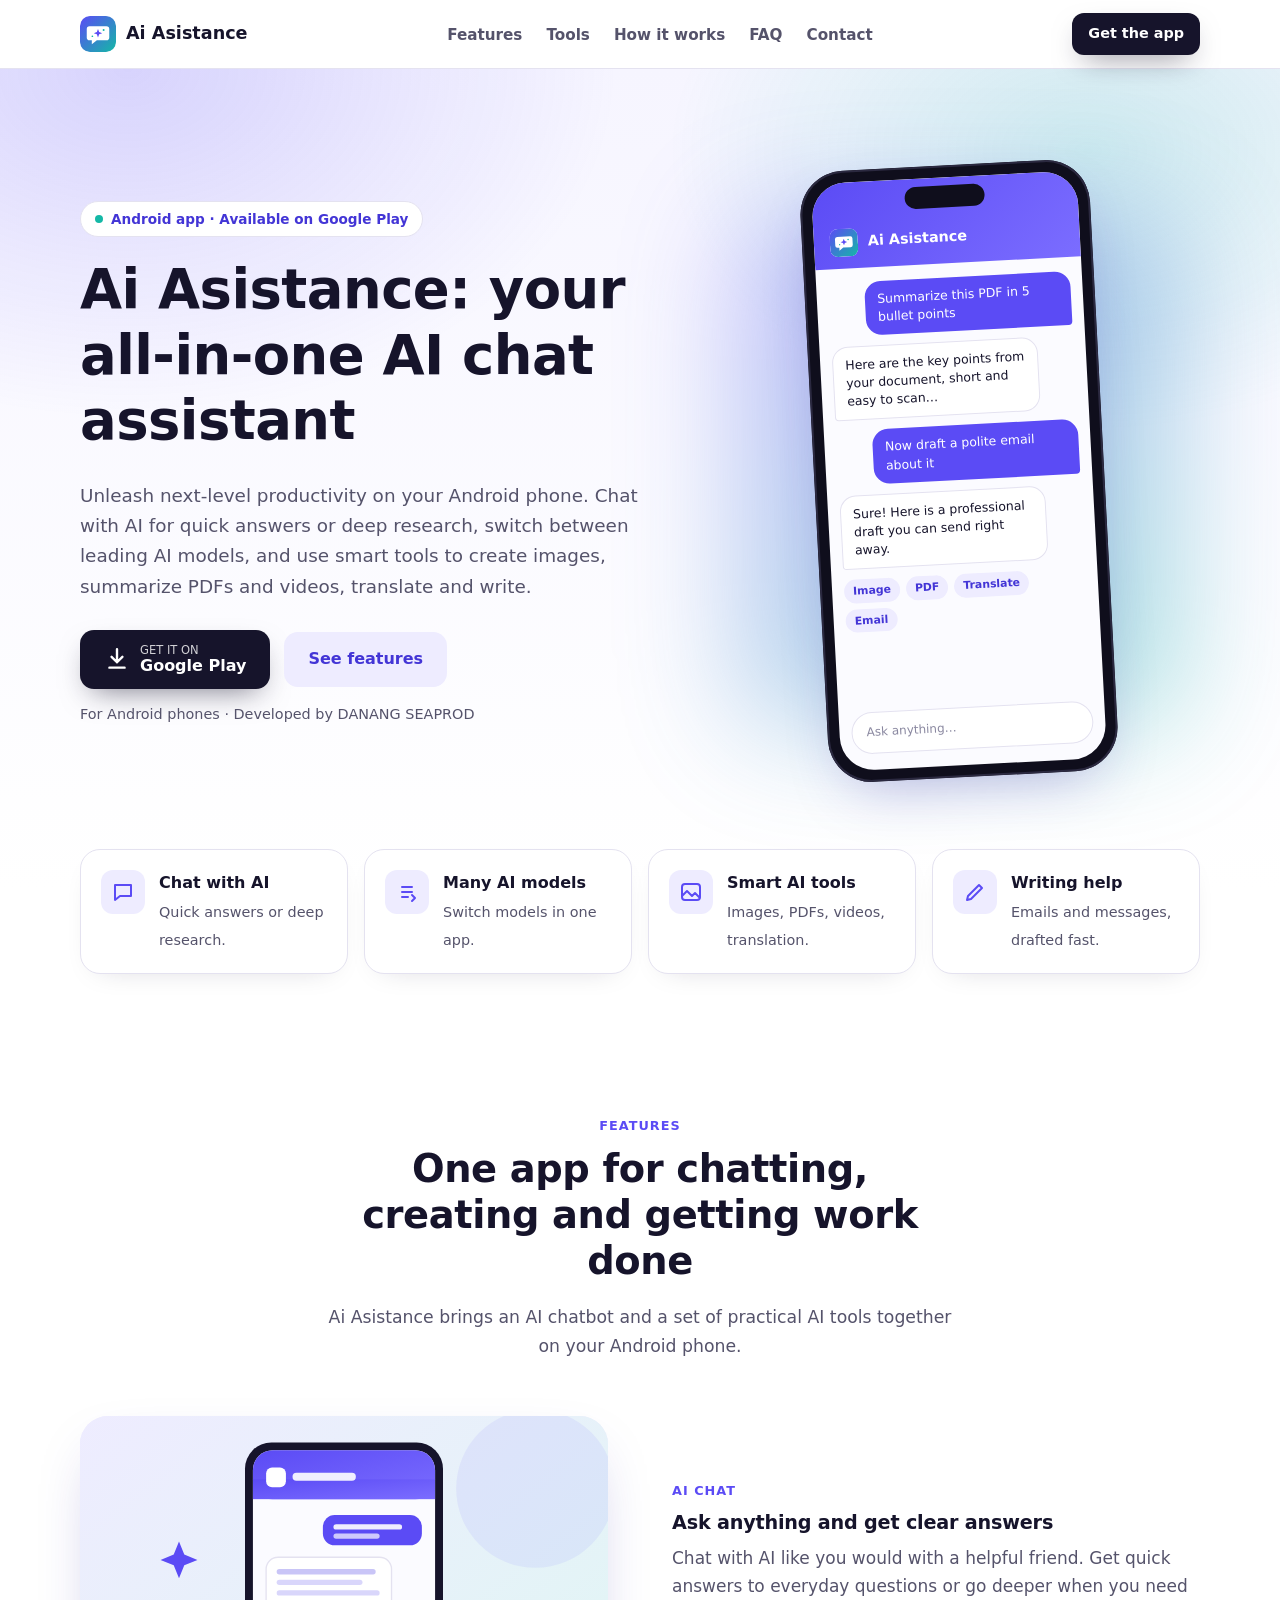
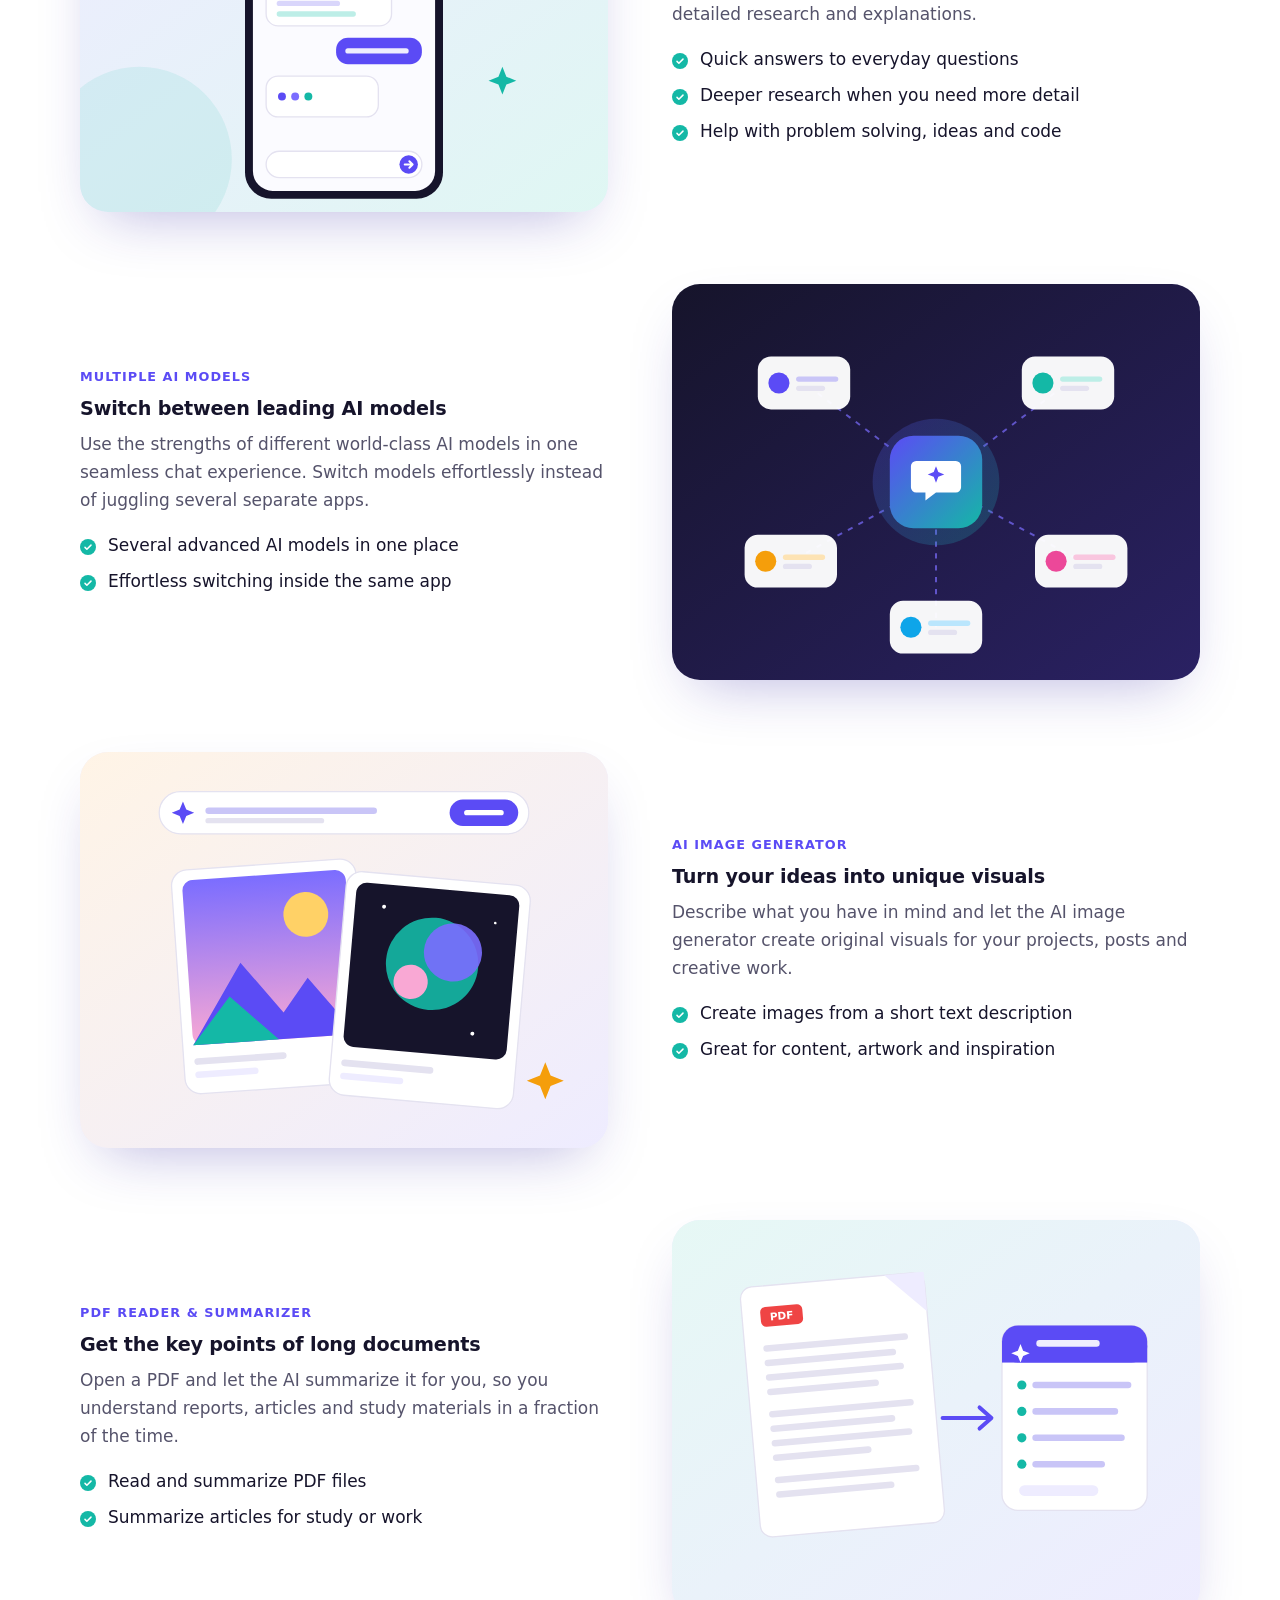
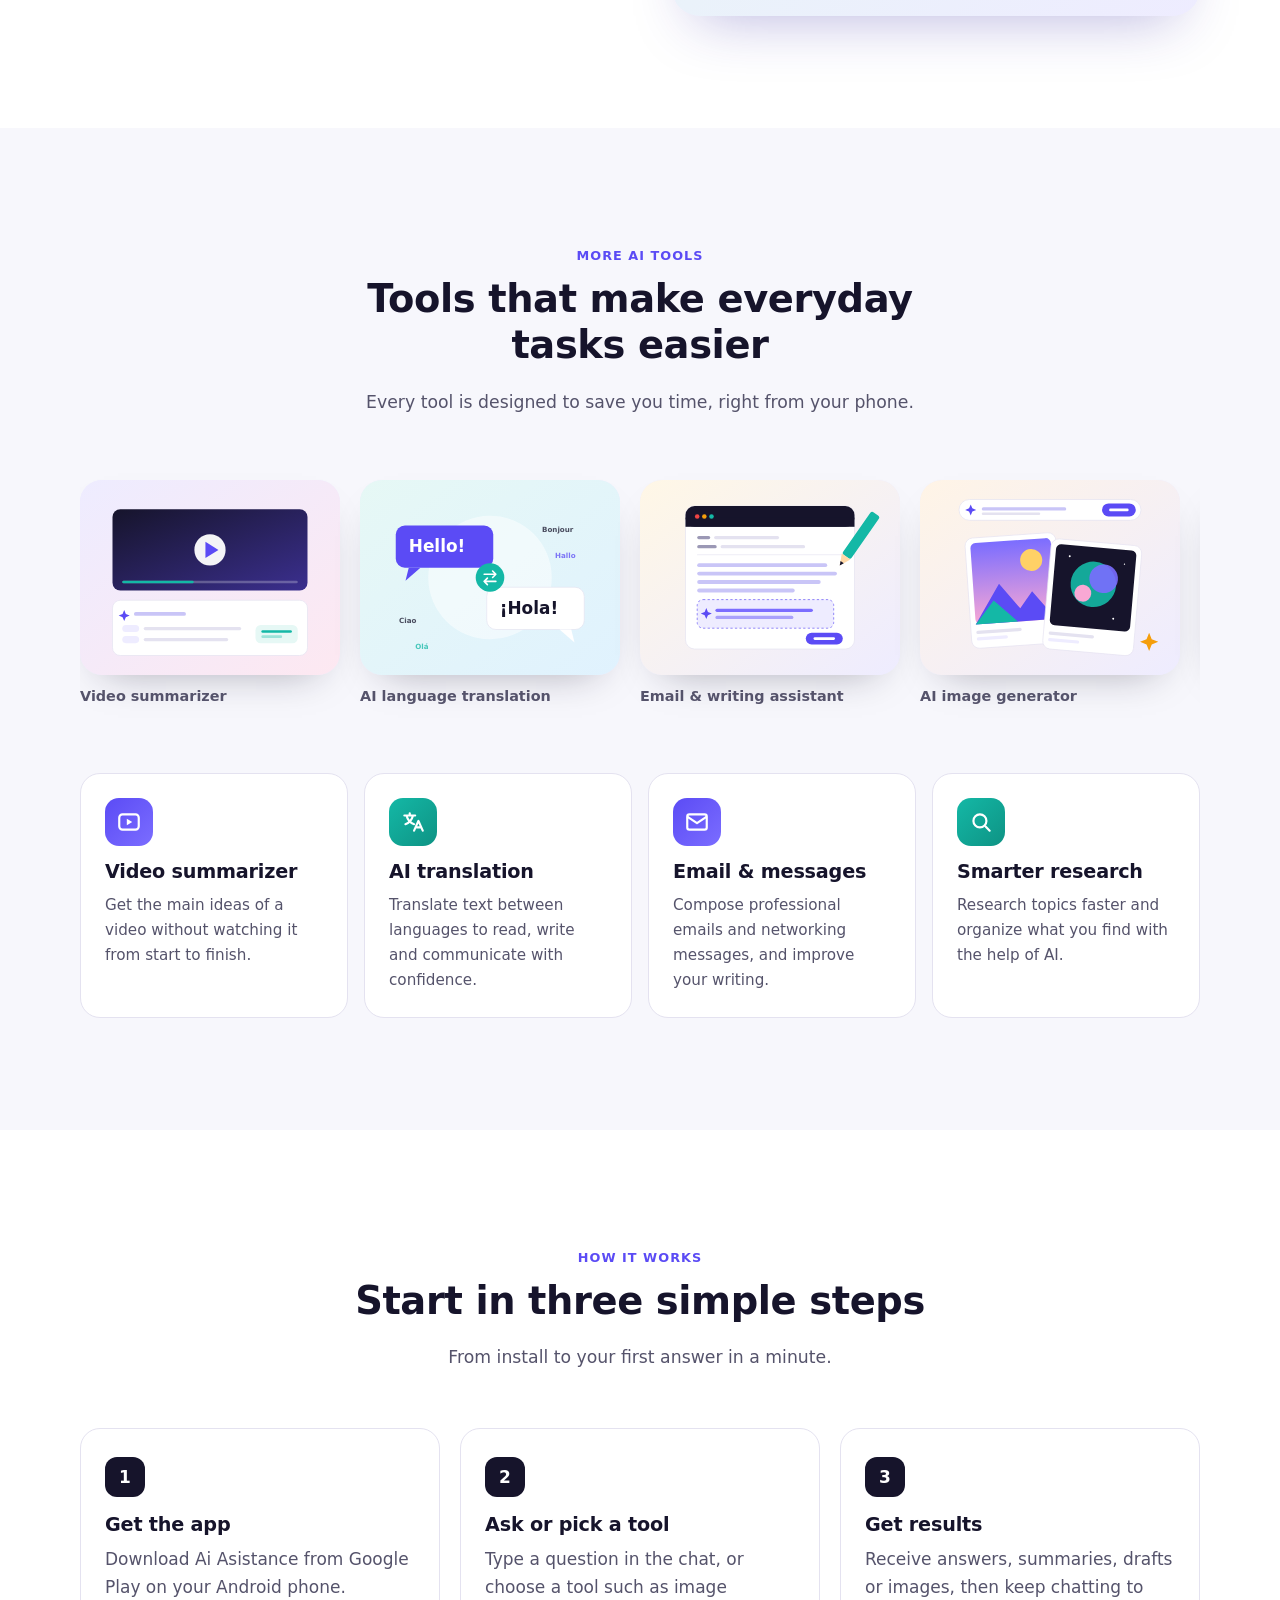
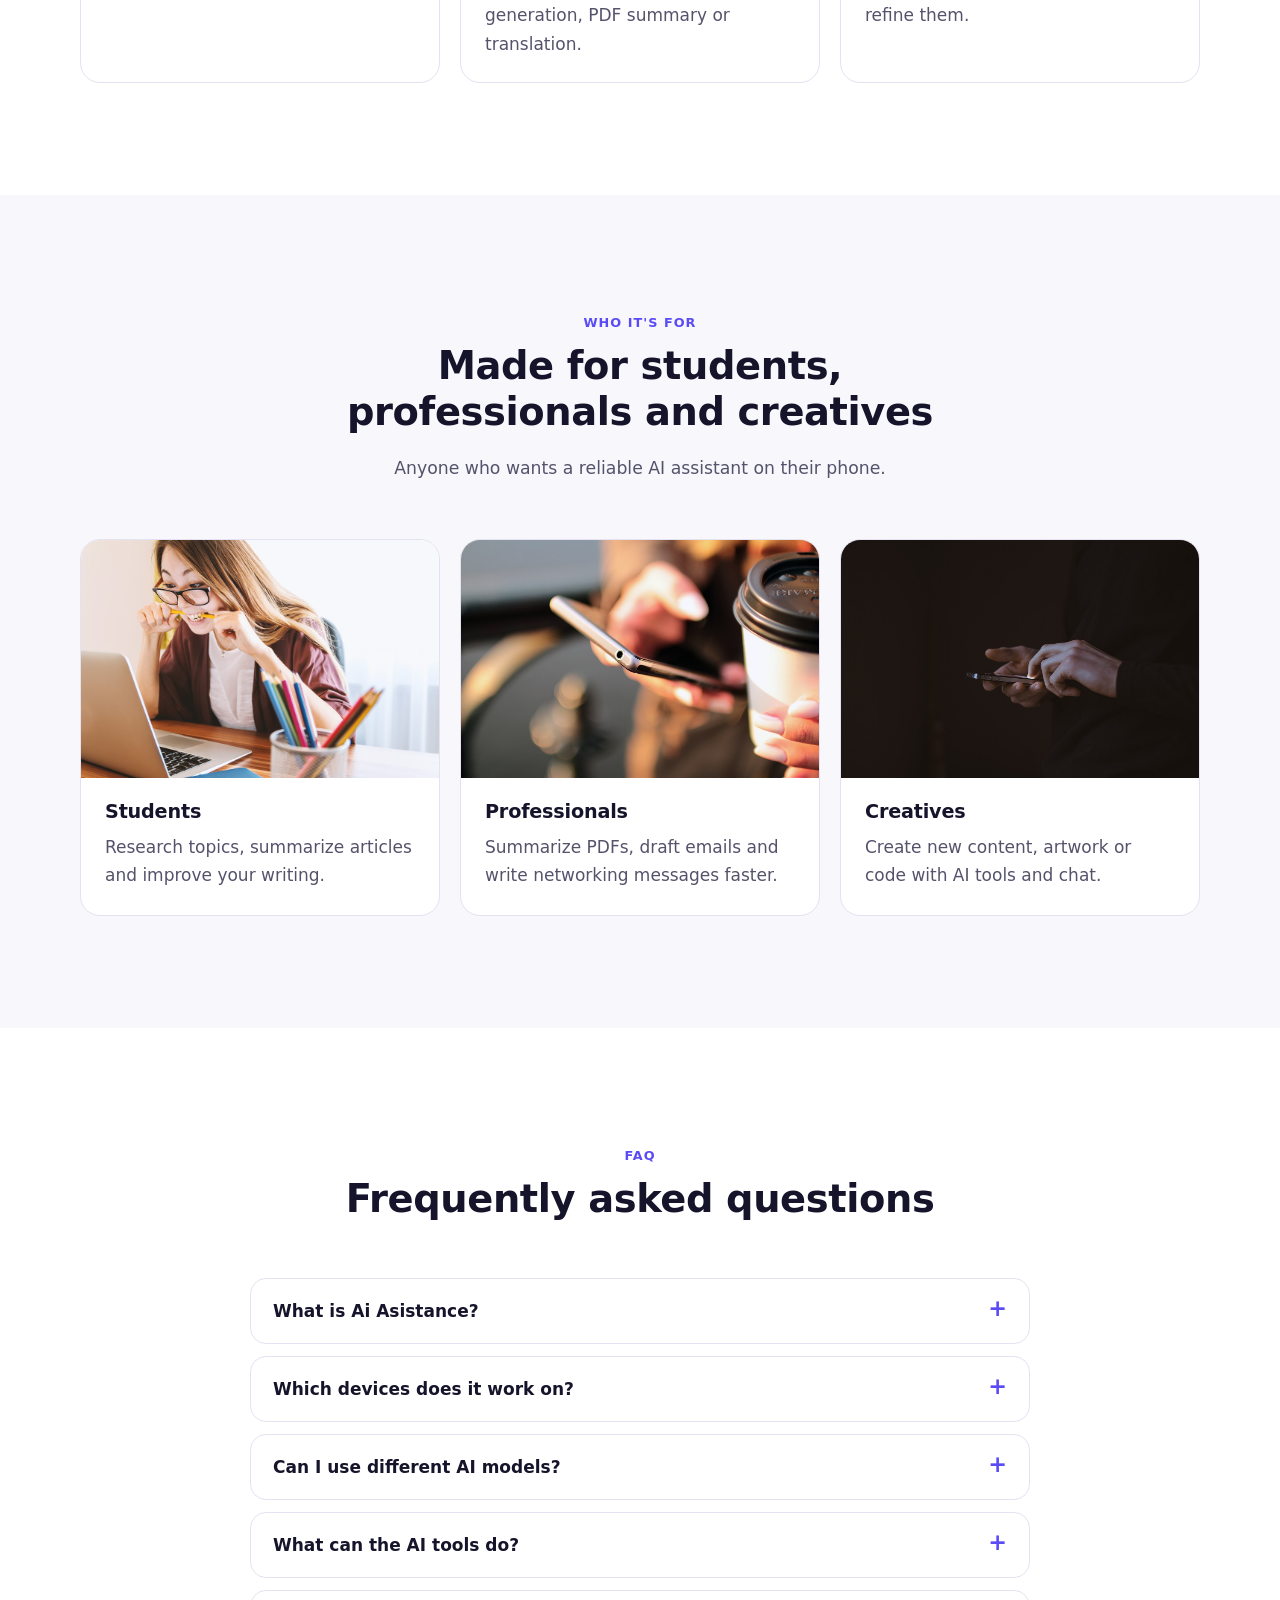
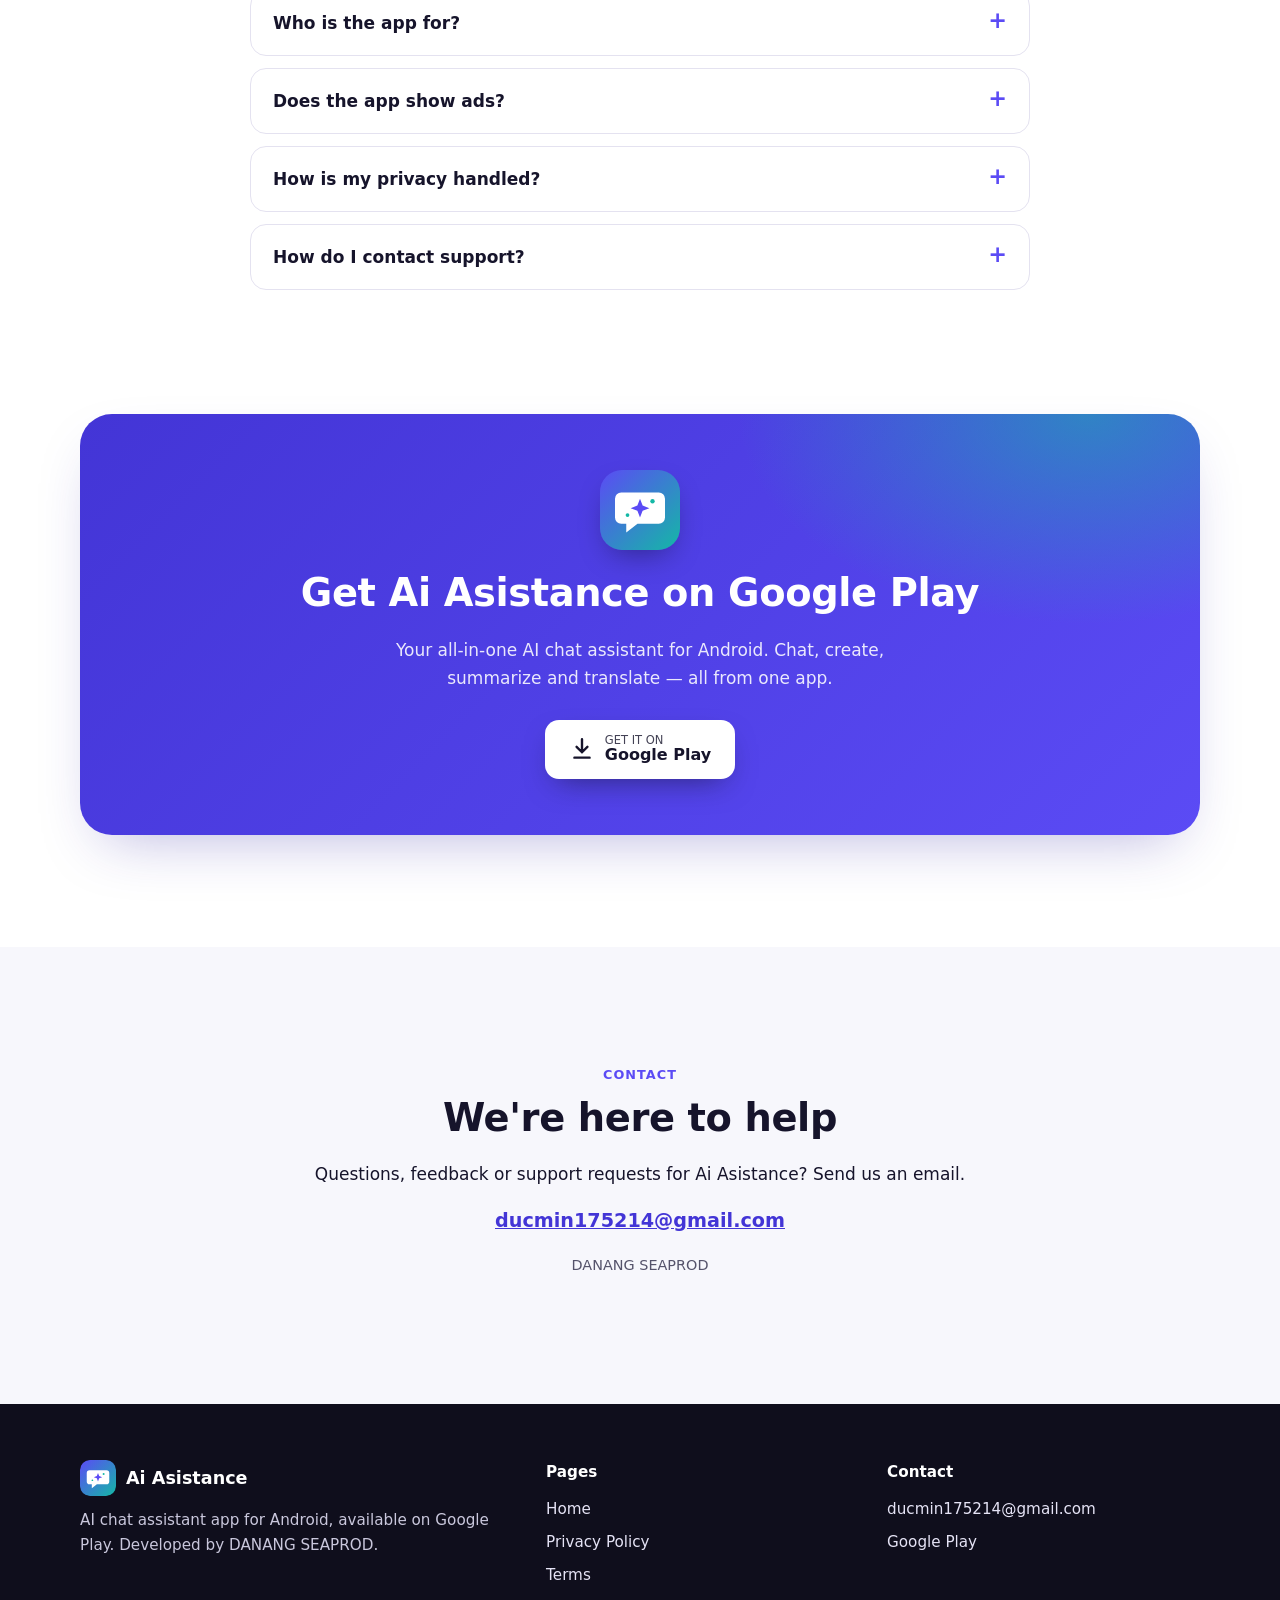
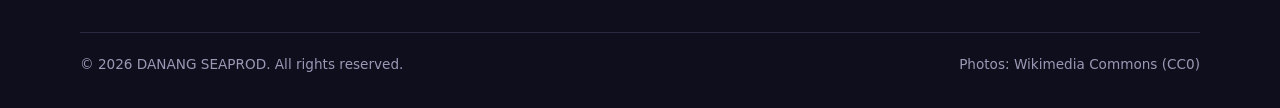
==== commit d92b875d: "CODE12OPS-1403: Web 973: trang giới thiệu, chính sách, điều khoản, app-ads.txt CODE12 run 73d76da8-f" ====
--- a/index.html
+++ b/index.html
@@ -10,8 +10,10 @@
   <meta property="og:type" content="website">
   <meta property="og:title" content="Ai Asistance — AI Chat Assistant for Android on Google Play">
   <meta property="og:description" content="Chat with AI, switch between AI models, create images, summarize PDFs and videos, translate and write — in one Android app.">
-  <meta property="og:image" content="assets/img/coffee-phone.jpg">
+  <meta property="og:url" content="https://supper-assistance.vercel.app/">
+  <meta property="og:image" content="https://supper-assistance.vercel.app/assets/img/coffee-phone.jpg">
   <meta name="twitter:card" content="summary_large_image">
+  <link rel="canonical" href="https://supper-assistance.vercel.app/">
   <link rel="icon" href="assets/icon.svg" type="image/svg+xml">
   <link rel="apple-touch-icon" href="assets/icon.svg">
   <link rel="stylesheet" href="assets/style.css">
@@ -23,7 +25,8 @@
     "operatingSystem": "ANDROID",
     "applicationCategory": "ProductivityApplication",
     "description": "All-in-one AI chat assistant for Android: chat with AI, switch between AI models, generate images, summarize PDFs and videos, translate and write.",
-    "downloadUrl": "https://play.google.com/store/apps/details?id=com.assistance.ai.live.addvancer",
+    "url": "https://supper-assistance.vercel.app/",
+    "downloadUrl":"https://play.google.com/store/apps/details?id=com.assistance.ai.live.addvancer",
     "author": { "@type": "Organization", "name": "DANANG SEAPROD", "email": "ducmin175214@gmail.com" }
   }
   </script>
@@ -292,8 +295,12 @@
           <p>Students, professionals, creatives and anyone who wants a smart AI assistant for research, writing, summarizing and creating content.</p>
         </details>
         <details>
+          <summary>Does the app show ads?</summary>
+          <p>Yes. Ai Asistance shows ads served through Google AdMob, AppLovin MAX and Meta Audience Network. You can limit personalized ads in your Android device settings — see our <a href="policies.html#advertising">Privacy Policy</a>.</p>
+        </details>
+        <details>
           <summary>How is my privacy handled?</summary>
-          <p>Please read our <a href="policies.html">Privacy Policy</a> for details on how information is handled in the app.</p>
+          <p>The app uses third-party services for advertising, analytics, crash reporting and performance monitoring. Please read our <a href="policies.html">Privacy Policy</a> for the full list and how information is handled.</p>
         </details>
         <details>
           <summary>How do I contact support?</summary>
